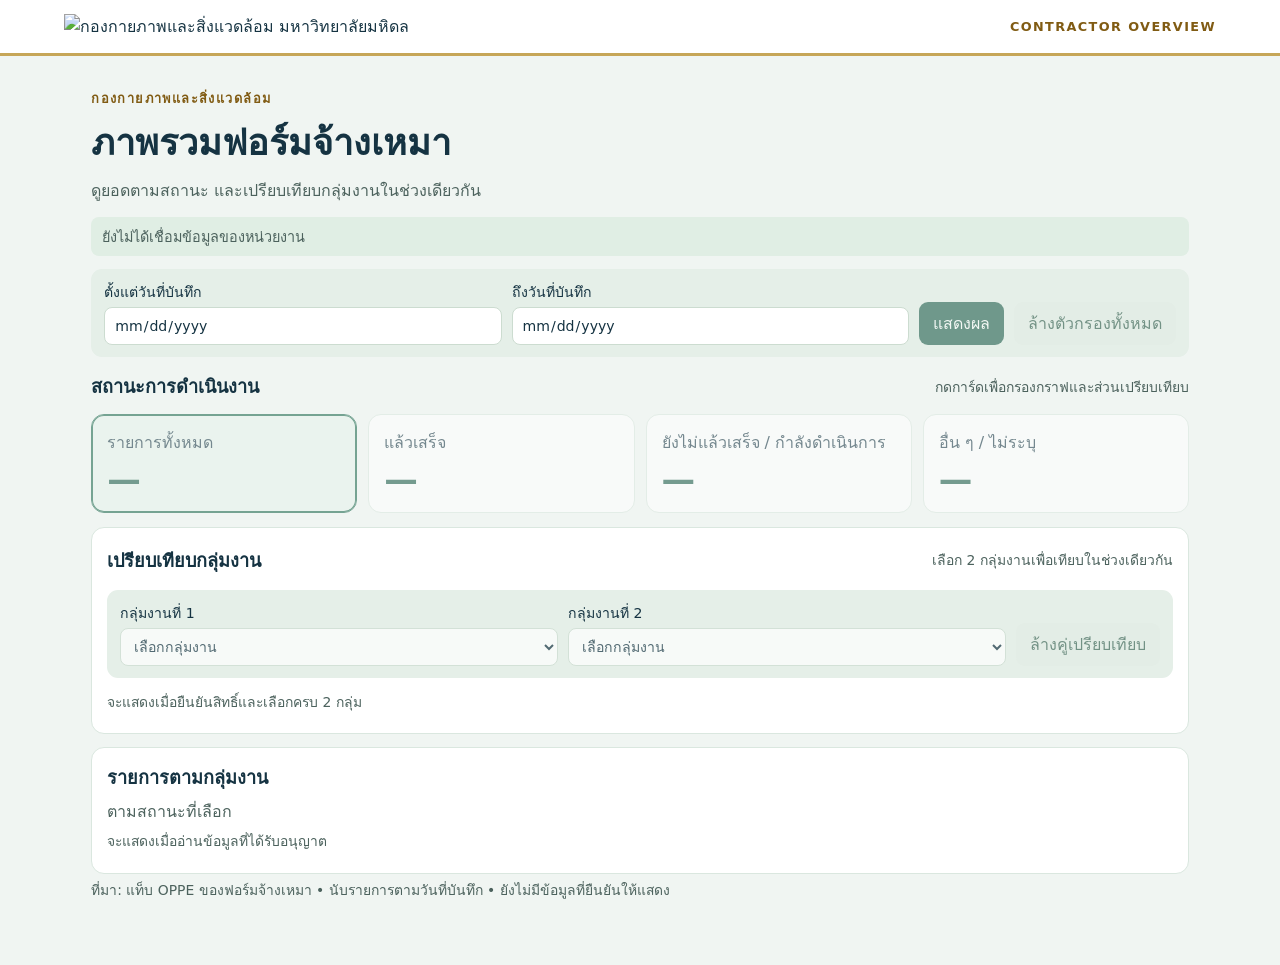
==== index.html @ 2c293e91 "Add files via upload" ====
<!doctype html><html lang="th"><head><meta charset="utf-8"><meta name="viewport" content="width=device-width,initial-scale=1">
<title>ภาพรวมฟอร์มจ้างเหมา</title><link rel="stylesheet" href="styles.css"></head><body>
<header class="brand"><img src="assets/physical-environment-logo.png" alt="กองกายภาพและสิ่งแวดล้อม มหาวิทยาลัยมหิดล"><span>CONTRACTOR OVERVIEW</span></header>
<main>
<section class="head"><div><p class="eyebrow">กองกายภาพและสิ่งแวดล้อม</p><h1>ภาพรวมฟอร์มจ้างเหมา</h1><p>ดูยอดตามสถานะ และเปรียบเทียบกลุ่มงานในช่วงเดียวกัน</p></div><button type="button" id="connect" hidden>เชื่อมบัญชีมหิดล</button></section>
<p id="notice" role="status">ยังไม่แสดงข้อมูลจนกว่าจะยืนยันสิทธิ์บัญชี</p>
<section class="filters" aria-label="ตัวกรองช่วงเวลา"><label>ตั้งแต่วันที่บันทึก<input type="date" id="from" disabled></label><label>ถึงวันที่บันทึก<input type="date" id="to" disabled></label><button type="button" id="apply" disabled>แสดงผล</button><button type="button" class="secondary" id="reset" disabled>ล้างตัวกรองทั้งหมด</button></section>
<section aria-labelledby="filterTitle"><div class="section-head"><h2 id="filterTitle">สถานะการดำเนินงาน</h2><p>กดการ์ดเพื่อกรองกราฟและส่วนเปรียบเทียบ</p></div>
<div class="metrics" id="statusCards">
<button type="button" class="card" id="statusAll" data-status="all" aria-pressed="true" disabled><span>รายการทั้งหมด</span><strong id="allCount">—</strong></button>
<button type="button" class="card" id="statusDone" data-status="done" aria-pressed="false" disabled><span>แล้วเสร็จ</span><strong id="doneCount">—</strong></button>
<button type="button" class="card" id="statusOngoing" data-status="ongoing" aria-pressed="false" disabled><span>ยังไม่แล้วเสร็จ / กำลังดำเนินการ</span><strong id="ongoingCount">—</strong></button>
<button type="button" class="card" id="statusOther" data-status="other" aria-pressed="false" disabled><span>อื่น ๆ / ไม่ระบุ</span><strong id="otherCount">—</strong></button>
</div></section>
<section class="panel" aria-labelledby="compareTitle"><div class="section-head"><h2 id="compareTitle">เปรียบเทียบกลุ่มงาน</h2><p id="compareHint">เลือก 2 กลุ่มงานเพื่อเทียบในช่วงเดียวกัน</p></div>
<div class="compare-selects"><label>กลุ่มงานที่ 1<select id="first" disabled><option value="">เลือกกลุ่มงาน</option></select></label><label>กลุ่มงานที่ 2<select id="second" disabled><option value="">เลือกกลุ่มงาน</option></select></label><button type="button" class="secondary" id="clearCompare" disabled>ล้างคู่เปรียบเทียบ</button></div>
<div id="comparison" class="compare-result"><p class="empty">จะแสดงเมื่อยืนยันสิทธิ์และเลือกครบ 2 กลุ่ม</p></div></section>
<div class="chart-grid single">
<section class="panel"><h2>รายการตามกลุ่มงาน</h2><p id="groupScope">ตามสถานะที่เลือก</p><div id="groupChart"><p class="empty">จะแสดงเมื่ออ่านข้อมูลที่ได้รับอนุญาต</p></div></section>
</div>
<p id="source" class="source">ที่มา: แท็บ OPPE ของฟอร์มจ้างเหมา • ยังไม่มีข้อมูลที่ยืนยันให้แสดง</p>
</main><script src="config.js"></script><script src="connection.js"></script><script src="app.js"></script></body></html>
---- styles.css ----
:root{font-family:"Noto Sans Thai","Leelawadee UI",system-ui,sans-serif;color:#153342;background:#f0f5f2;color-scheme:light}*{box-sizing:border-box}[hidden]{display:none!important}body{margin:0}.brand{background:#fff;border-bottom:3px solid #c6a658;padding:14px max(5vw,14px);display:flex;justify-content:space-between;align-items:center;gap:12px}.brand img{width:min(370px,78vw);height:auto}.brand span,.eyebrow{letter-spacing:.11em;color:#805b13;font-size:.8rem;font-weight:700}main{width:min(1200px,100%);margin:auto;padding:27px max(4vw,14px) 58px}.head,.section-head{display:flex;justify-content:space-between;align-items:center;gap:12px}.head{margin-bottom:8px}h1{margin:3px 0;font-size:clamp(1.6rem,4vw,2.25rem)}h2{font-size:1.13rem;margin:0}p{color:#4c625d;margin:.4em 0}button,input,select{font:inherit}button{border:0;border-radius:9px;color:white;background:#145643;padding:9px 14px;cursor:pointer}.secondary{background:#e3ece5;color:#1a4a39}input,select{padding:9px;border-radius:8px;border:1px solid #ccdcd0;background:white;color:#153342;width:100%;min-width:0}button:disabled{cursor:default;opacity:.56}button:focus-visible,input:focus-visible,select:focus-visible{outline:3px solid #a37b1e;outline-offset:2px}.filters,.compare-selects{display:flex;flex-wrap:wrap;gap:10px;align-items:end;padding:12px 13px;border-radius:11px;background:#e5efe8;margin:13px 0}.filters label,.compare-selects label{display:grid;gap:4px;flex:1 1 155px;font-size:.88rem;min-width:0}.metrics,.chart-grid,.pair{display:grid;gap:11px}.metrics{grid-template-columns:repeat(4,minmax(0,1fr));margin:11px 0 14px}.card,.panel,.side{border:1px solid #dae7df;border-radius:13px;padding:15px;background:white;color:#153342;text-align:left}.card{display:grid;align-content:space-between;gap:7px;min-height:83px}.card[aria-pressed="true"]{border-color:#176449;box-shadow:inset 0 0 0 1px #176449;background:#e6f3eb}.card:hover:not(:disabled){border-color:#176449}.card strong{color:#145643;font-size:clamp(1.6rem,4vw,2.1rem);line-height:1.05}.panel{margin-bottom:0}.compare-result{margin-top:11px}.pair,.chart-grid{grid-template-columns:repeat(2,minmax(0,1fr))}.chart-grid{margin-top:13px}.side{background:#f9fbfa;padding:13px}.side h3{font-size:1rem;margin:0 0 6px}.side strong{display:block;color:#145643;font-size:1.65rem;line-height:1.2}.side small{display:block;color:#405b51}.side .track{margin-bottom:8px}.source,.empty,.section-head p{font-size:.87rem}#notice{background:#e0eee4;padding:8px 11px;border-radius:8px;font-size:.9rem}.bar{padding-top:8px}.bar-top{display:flex;justify-content:space-between;gap:5px;font-size:.9rem}.bar-top span{overflow-wrap:anywhere}.track{height:7px;background:#e7efe9;margin:4px 0 3px;border-radius:9px;overflow:hidden}.fill{display:block;height:100%;background:#227655;border-radius:9px}.difference{padding-top:6px;color:#265a47}@media(max-width:760px){.brand span{display:none}.head,.section-head{display:block}.metrics,.pair{grid-template-columns:repeat(2,minmax(0,1fr))}.chart-grid{grid-template-columns:1fr}.card,.panel{padding:11px}.side{padding:8px}}@media(max-width:350px){.pair{grid-template-columns:1fr}}

.chart-grid.single{grid-template-columns:1fr}
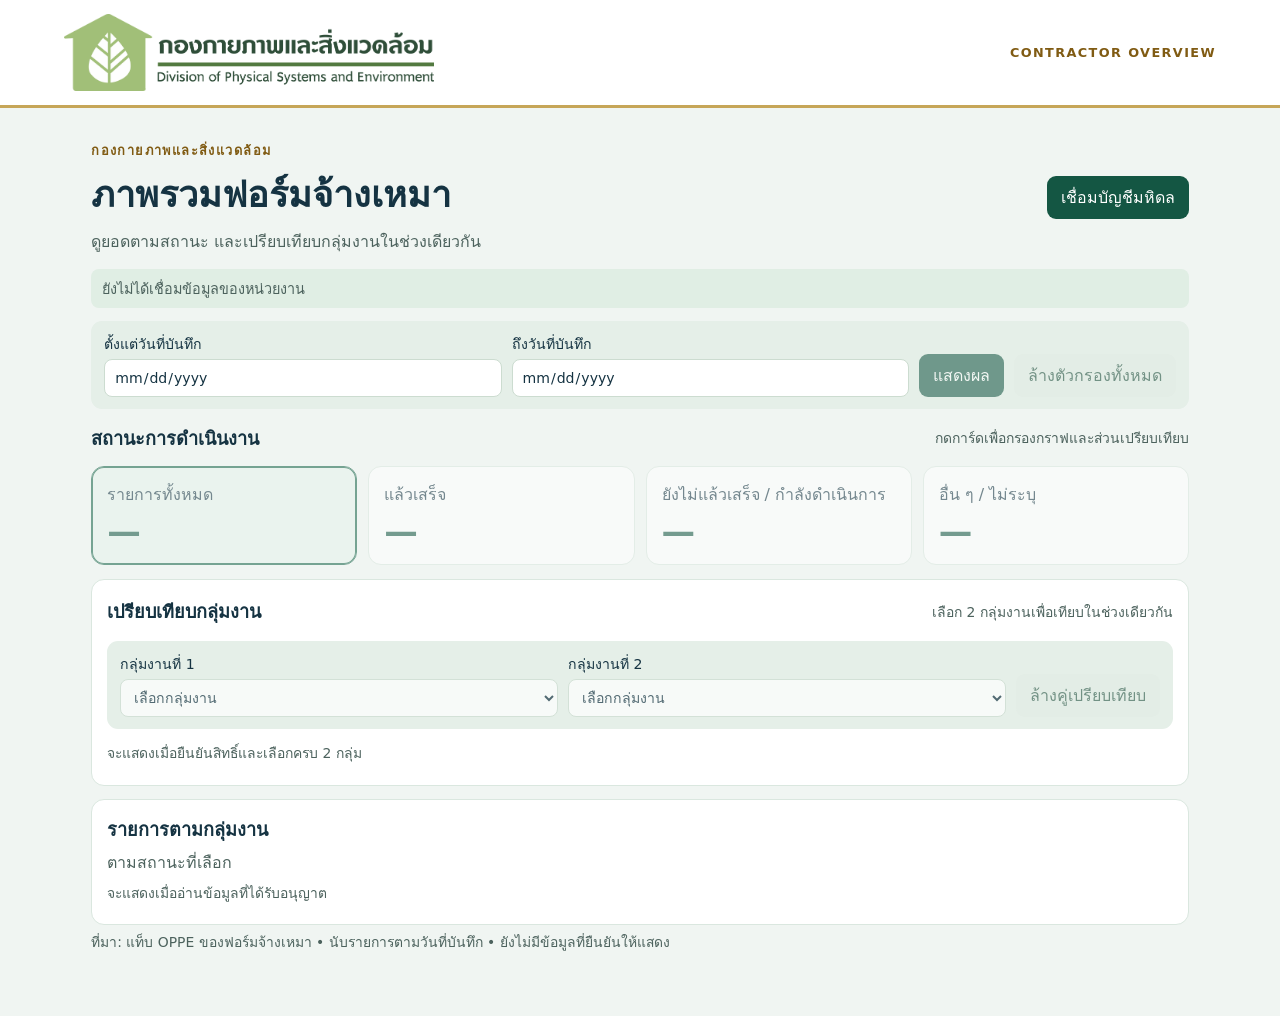
==== commit 05bfe26f: "Fix the dashboard logo path" ====
--- a/index.html
+++ b/index.html
@@ -1,6 +1,6 @@
 <!doctype html><html lang="th"><head><meta charset="utf-8"><meta name="viewport" content="width=device-width,initial-scale=1">
 <title>ภาพรวมฟอร์มจ้างเหมา</title><link rel="stylesheet" href="styles.css"></head><body>
-<header class="brand"><img src="assets/physical-environment-logo.png" alt="กองกายภาพและสิ่งแวดล้อม มหาวิทยาลัยมหิดล"><span>CONTRACTOR OVERVIEW</span></header>
+<header class="brand"><img src="physical-environment-logo.png" alt="กองกายภาพและสิ่งแวดล้อม มหาวิทยาลัยมหิดล"><span>CONTRACTOR OVERVIEW</span></header>
 <main>
 <section class="head"><div><p class="eyebrow">กองกายภาพและสิ่งแวดล้อม</p><h1>ภาพรวมฟอร์มจ้างเหมา</h1><p>ดูยอดตามสถานะ และเปรียบเทียบกลุ่มงานในช่วงเดียวกัน</p></div><button type="button" id="connect" hidden>เชื่อมบัญชีมหิดล</button></section>
 <p id="notice" role="status">ยังไม่แสดงข้อมูลจนกว่าจะยืนยันสิทธิ์บัญชี</p>
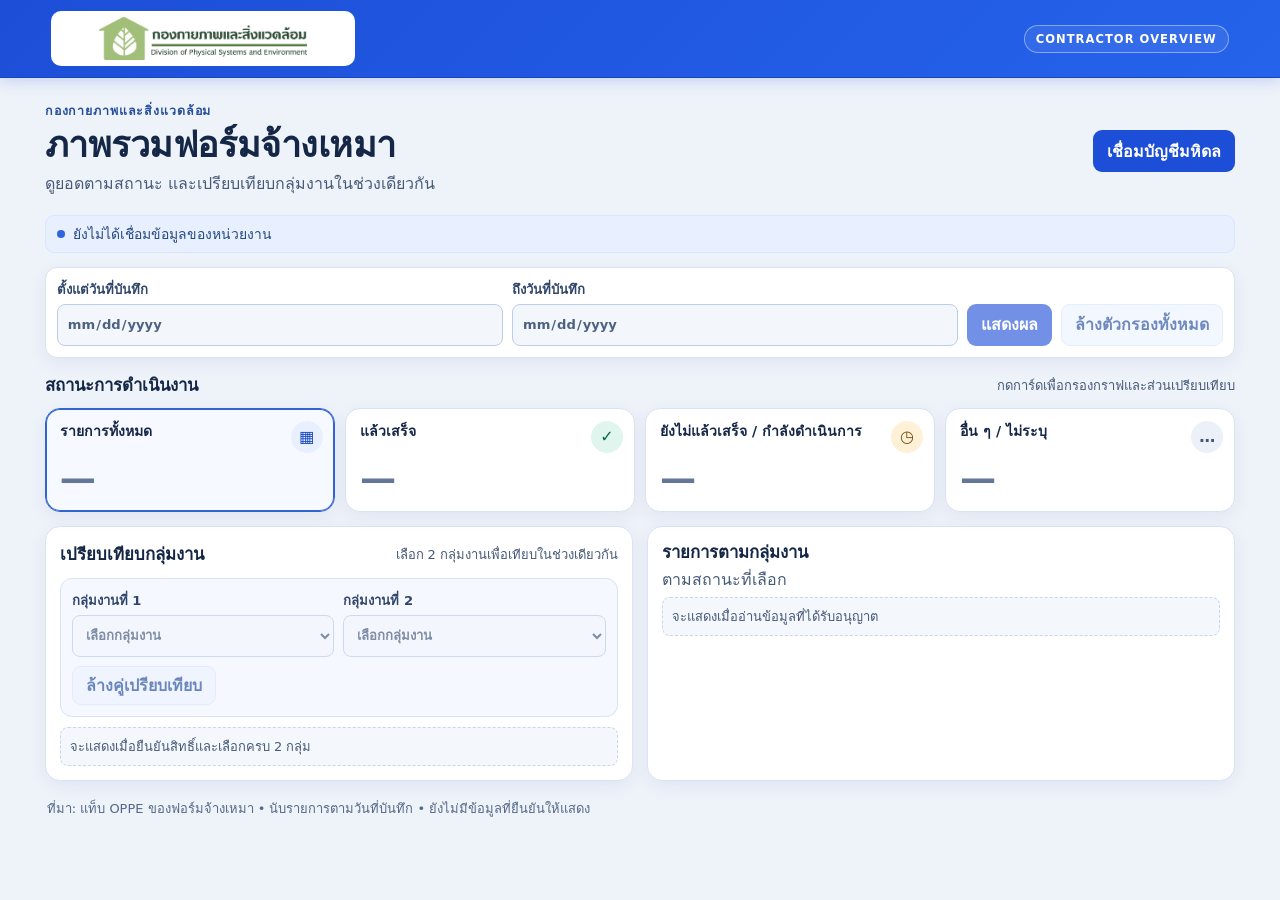
==== commit 11ad206f: "Refresh the published stylesheet URL" ====
--- a/index.html
+++ b/index.html
@@ -1,5 +1,5 @@
 <!doctype html><html lang="th"><head><meta charset="utf-8"><meta name="viewport" content="width=device-width,initial-scale=1">
-<title>ภาพรวมฟอร์มจ้างเหมา</title><link rel="stylesheet" href="styles.css"></head><body>
+<title>ภาพรวมฟอร์มจ้างเหมา</title><link rel="stylesheet" href="styles.css?v=blue-1"></head><body>
 <header class="brand"><img src="physical-environment-logo.png" alt="กองกายภาพและสิ่งแวดล้อม มหาวิทยาลัยมหิดล"><span>CONTRACTOR OVERVIEW</span></header>
 <main>
 <section class="head"><div><p class="eyebrow">กองกายภาพและสิ่งแวดล้อม</p><h1>ภาพรวมฟอร์มจ้างเหมา</h1><p>ดูยอดตามสถานะ และเปรียบเทียบกลุ่มงานในช่วงเดียวกัน</p></div><button type="button" id="connect" hidden>เชื่อมบัญชีมหิดล</button></section>
--- a/styles.css
+++ b/styles.css
@@ -1,3 +1,93 @@
-:root{font-family:"Noto Sans Thai","Leelawadee UI",system-ui,sans-serif;color:#153342;background:#f0f5f2;color-scheme:light}*{box-sizing:border-box}[hidden]{display:none!important}body{margin:0}.brand{background:#fff;border-bottom:3px solid #c6a658;padding:14px max(5vw,14px);display:flex;justify-content:space-between;align-items:center;gap:12px}.brand img{width:min(370px,78vw);height:auto}.brand span,.eyebrow{letter-spacing:.11em;color:#805b13;font-size:.8rem;font-weight:700}main{width:min(1200px,100%);margin:auto;padding:27px max(4vw,14px) 58px}.head,.section-head{display:flex;justify-content:space-between;align-items:center;gap:12px}.head{margin-bottom:8px}h1{margin:3px 0;font-size:clamp(1.6rem,4vw,2.25rem)}h2{font-size:1.13rem;margin:0}p{color:#4c625d;margin:.4em 0}button,input,select{font:inherit}button{border:0;border-radius:9px;color:white;background:#145643;padding:9px 14px;cursor:pointer}.secondary{background:#e3ece5;color:#1a4a39}input,select{padding:9px;border-radius:8px;border:1px solid #ccdcd0;background:white;color:#153342;width:100%;min-width:0}button:disabled{cursor:default;opacity:.56}button:focus-visible,input:focus-visible,select:focus-visible{outline:3px solid #a37b1e;outline-offset:2px}.filters,.compare-selects{display:flex;flex-wrap:wrap;gap:10px;align-items:end;padding:12px 13px;border-radius:11px;background:#e5efe8;margin:13px 0}.filters label,.compare-selects label{display:grid;gap:4px;flex:1 1 155px;font-size:.88rem;min-width:0}.metrics,.chart-grid,.pair{display:grid;gap:11px}.metrics{grid-template-columns:repeat(4,minmax(0,1fr));margin:11px 0 14px}.card,.panel,.side{border:1px solid #dae7df;border-radius:13px;padding:15px;background:white;color:#153342;text-align:left}.card{display:grid;align-content:space-between;gap:7px;min-height:83px}.card[aria-pressed="true"]{border-color:#176449;box-shadow:inset 0 0 0 1px #176449;background:#e6f3eb}.card:hover:not(:disabled){border-color:#176449}.card strong{color:#145643;font-size:clamp(1.6rem,4vw,2.1rem);line-height:1.05}.panel{margin-bottom:0}.compare-result{margin-top:11px}.pair,.chart-grid{grid-template-columns:repeat(2,minmax(0,1fr))}.chart-grid{margin-top:13px}.side{background:#f9fbfa;padding:13px}.side h3{font-size:1rem;margin:0 0 6px}.side strong{display:block;color:#145643;font-size:1.65rem;line-height:1.2}.side small{display:block;color:#405b51}.side .track{margin-bottom:8px}.source,.empty,.section-head p{font-size:.87rem}#notice{background:#e0eee4;padding:8px 11px;border-radius:8px;font-size:.9rem}.bar{padding-top:8px}.bar-top{display:flex;justify-content:space-between;gap:5px;font-size:.9rem}.bar-top span{overflow-wrap:anywhere}.track{height:7px;background:#e7efe9;margin:4px 0 3px;border-radius:9px;overflow:hidden}.fill{display:block;height:100%;background:#227655;border-radius:9px}.difference{padding-top:6px;color:#265a47}@media(max-width:760px){.brand span{display:none}.head,.section-head{display:block}.metrics,.pair{grid-template-columns:repeat(2,minmax(0,1fr))}.chart-grid{grid-template-columns:1fr}.card,.panel{padding:11px}.side{padding:8px}}@media(max-width:350px){.pair{grid-template-columns:1fr}}
-
-.chart-grid.single{grid-template-columns:1fr}
+:root {
+  --blue:#1d4ed8; --navy:#152746; --muted:#465a78; --line:#d8e3f3;
+  --wash:#eef2f9; --white:#fff; --round:15px; --shadow:0 5px 18px #173c7910;
+  font-family:Prompt,"Noto Sans Thai","Leelawadee UI",system-ui,sans-serif;
+  color:var(--navy); background:var(--wash); color-scheme:light;
+}
+*{box-sizing:border-box}
+[hidden]{display:none!important}
+body{margin:0}
+.brand{min-height:74px;background:linear-gradient(135deg,#1d4ed8 0%,#2563eb 100%);color:#fff;
+  padding:11px max(4vw,16px);display:flex;align-items:center;justify-content:space-between;gap:14px;
+  border-bottom:1px solid #1945c1;box-shadow:0 3px 14px #1d4ed833}
+.brand img{display:block;width:min(304px,65vw);height:auto;max-height:55px;object-fit:contain;
+  background:#fff;border-radius:10px;padding:6px 11px}
+.brand span{flex:none;border:1px solid #ffffff68;background:#ffffff13;border-radius:99px;padding:6px 11px;
+  font-size:.72rem;font-weight:750;letter-spacing:.09em;color:#fff;white-space:nowrap}
+main{width:min(1320px,calc(100% - clamp(28px,7vw,104px)));margin:auto;padding:24px 0 43px;
+  display:grid;grid-template-columns:minmax(0,1fr) minmax(0,1fr);gap:14px;align-items:start}
+main>.head, main>#notice, main>.filters,main>section[aria-labelledby="filterTitle"],main>.source{grid-column:1/-1}
+.head,.section-head{display:flex;justify-content:space-between;align-items:center;gap:10px}
+.eyebrow{margin:0;color:#254e9b;font-size:.78rem;letter-spacing:.07em;font-weight:750}
+h1{margin:3px 0;font-size:clamp(1.55rem,3.25vw,2.24rem);line-height:1.23;letter-spacing:-.015em}
+h2{font-size:1.05rem;line-height:1.35;margin:0;font-weight:750}
+p{color:var(--muted);margin:.3em 0;line-height:1.48}
+button,input,select{font:inherit}
+button{border:1px solid transparent;min-height:42px;border-radius:9px;color:#fff;background:var(--blue);
+  padding:8px 13px;cursor:pointer;font-weight:650;line-height:1.32}
+button:hover:not(:disabled){background:#1944bc}
+button:disabled{cursor:default;opacity:.62}
+.secondary{background:#edf3ff;border-color:#d6e4fc;color:#174294}
+.secondary:hover:not(:disabled){background:#deebff;color:#153d8a}
+button:focus-visible,input:focus-visible,select:focus-visible{outline:3px solid #1d4ed8;outline-offset:2px}
+input,select{font:inherit;padding:8px 9px;min-height:42px;border-radius:8px;border:1px solid #bccdeb;
+  background:#fff;color:var(--navy);width:100%;min-width:0;max-width:100%}
+input:disabled,select:disabled{background:#f3f6fb;color:#4d6181}
+.filters,.compare-selects{min-width:0;display:grid;align-items:end;gap:9px;padding:11px;
+  border-radius:12px;border:1px solid var(--line);background:#f5f8ff}
+.filters{grid-template-columns:minmax(0,1fr) minmax(0,1fr) auto auto;background:#fff;box-shadow:var(--shadow)}
+.compare-selects{grid-template-columns:repeat(2,minmax(0,1fr));margin-top:10px}
+.compare-selects .secondary{grid-column:1/-1;justify-self:start;min-height:39px}
+.filters label,.compare-selects label{display:grid;gap:4px;min-width:0;font-size:.82rem;font-weight:650;color:#2f466a}
+#notice{margin:0;min-height:38px;display:flex;align-items:center;gap:8px;border:1px solid #d8e6ff;
+  background:#e8f0ff;color:#254980;padding:7px 11px;border-radius:9px;font-size:.87rem}
+#notice::before{content:"";width:8px;height:8px;flex:0 0 8px;border-radius:50%;background:#2e65dc}
+.metrics,.chart-grid,.pair{display:grid;gap:10px;min-width:0}
+.metrics{grid-template-columns:repeat(4,minmax(0,1fr));margin-top:9px}
+.card,.panel,.side{min-width:0;border:1px solid var(--line);border-radius:var(--round);
+  background:#fff;color:var(--navy);text-align:left;padding:14px;box-shadow:var(--shadow)}
+.card{--tone:#1949bc;--chip:#e8efff;position:relative;display:grid;align-content:space-between;gap:9px;
+  min-height:104px;padding:13px 52px 13px 14px;white-space:normal;font-weight:680}
+.card span{line-height:1.31;font-size:.88rem;overflow-wrap:anywhere}
+.card strong{color:var(--tone);font-size:clamp(1.56rem,3.7vw,2.26rem);line-height:1.02;font-variant-numeric:tabular-nums}
+.card::after{position:absolute;right:11px;top:12px;display:grid;place-items:center;width:32px;height:32px;
+  border-radius:50%;background:var(--chip);color:var(--tone);font-size:1rem;font-weight:800;pointer-events:none}
+.card[data-status="all"]::after{content:"▦"}
+.card[data-status="done"]{--tone:#086954;--chip:#e1f5ef}
+.card[data-status="done"]::after{content:"✓"}
+.card[data-status="ongoing"]{--tone:#79500d;--chip:#fff1d8}
+.card[data-status="ongoing"]::after{content:"◷"}
+.card[data-status="other"]{--tone:#475575;--chip:#ecf0f9}
+.card[data-status="other"]::after{content:"…"}
+.card[aria-pressed="true"]{border-color:#3264d0;background:#f6f9ff;box-shadow:inset 0 0 0 1px #3264d0,var(--shadow)}
+.card:hover:not(:disabled){background:#f6f9ff;border-color:#5880d8;color:var(--navy)}
+.card:disabled{opacity:1;cursor:default}
+.card:disabled strong{color:#657799}
+.panel{height:100%}
+main>.chart-grid{display:block;height:100%}
+.compare-result{margin-top:10px;min-height:38px}
+.pair{grid-template-columns:repeat(2,minmax(0,1fr))}
+.side{background:#f8faff;padding:10px;box-shadow:none;border-radius:10px}
+.side h3{font-size:.88rem;font-weight:700;margin:0 0 6px;overflow-wrap:anywhere}
+.side strong{display:block;color:#174597;font-size:1.50rem;line-height:1.22;font-variant-numeric:tabular-nums}
+.side small{display:block;color:#415773;line-height:1.45}
+.side .track{margin-bottom:8px}
+.source,.empty,.section-head p{font-size:.81rem}
+.source{padding:0 2px;color:#536987}
+.empty{background:#f4f7fc;border:1px dashed #c9d6ed;border-radius:8px;padding:9px;margin:0}
+.bar{padding-top:8px}
+.bar-top{display:flex;justify-content:space-between;gap:8px;font-size:.83rem;line-height:1.35}
+.bar-top span{overflow-wrap:anywhere}
+.track{height:7px;background:#e6edf9;margin:4px 0 2px;border-radius:9px;overflow:hidden}
+.fill{display:block;height:100%;background:linear-gradient(90deg,#2d5cc7,#4779ec);border-radius:9px}
+.difference{padding-top:5px;color:#2451a4}
+@media(max-width:940px){main{display:block}.head,#notice,.filters,main>section,main>.chart-grid{margin-bottom:13px}
+  .panel{height:auto}main>.chart-grid{height:auto}.metrics{margin-top:9px}}
+@media(max-width:660px){.brand{min-height:62px}.brand img{width:min(255px,66vw);max-height:48px}
+  .brand span{font-size:.62rem;letter-spacing:.04em;padding:5px 8px}
+  main{padding-top:16px}.head,.section-head{align-items:flex-start;flex-wrap:wrap}
+  .filters{grid-template-columns:repeat(2,minmax(0,1fr))}.filters button{width:100%}
+  .metrics{grid-template-columns:repeat(2,minmax(0,1fr))}.card{min-height:95px;padding:10px 38px 10px 10px}
+  .card::after{right:7px;top:9px;width:25px;height:25px;font-size:.88rem}.panel{padding:11px}}
+@media(max-width:430px){.brand span{display:none}}
+@media(max-width:355px){.filters button{font-size:.82rem}.compare-selects,.pair{grid-template-columns:1fr}}
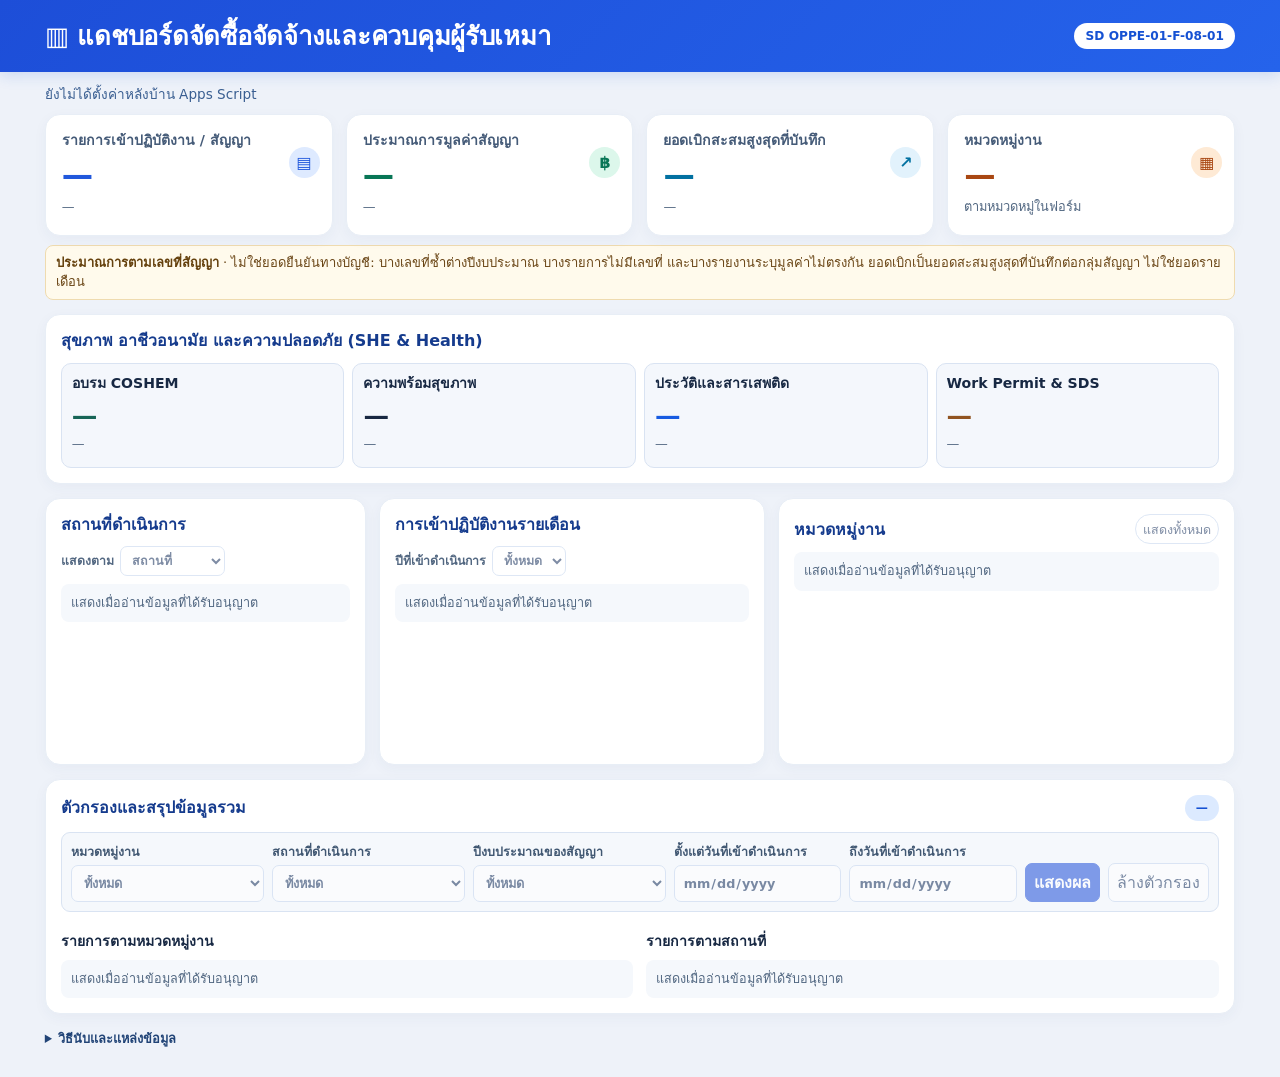
==== commit 333c8982: "Publish procurement and contractor overview" ====
--- a/index.html
+++ b/index.html
@@ -1,22 +1,40 @@
-<!doctype html><html lang="th"><head><meta charset="utf-8"><meta name="viewport" content="width=device-width,initial-scale=1">
-<title>ภาพรวมฟอร์มจ้างเหมา</title><link rel="stylesheet" href="styles.css?v=blue-1"></head><body>
-<header class="brand"><img src="physical-environment-logo.png" alt="กองกายภาพและสิ่งแวดล้อม มหาวิทยาลัยมหิดล"><span>CONTRACTOR OVERVIEW</span></header>
-<main>
-<section class="head"><div><p class="eyebrow">กองกายภาพและสิ่งแวดล้อม</p><h1>ภาพรวมฟอร์มจ้างเหมา</h1><p>ดูยอดตามสถานะ และเปรียบเทียบกลุ่มงานในช่วงเดียวกัน</p></div><button type="button" id="connect" hidden>เชื่อมบัญชีมหิดล</button></section>
-<p id="notice" role="status">ยังไม่แสดงข้อมูลจนกว่าจะยืนยันสิทธิ์บัญชี</p>
-<section class="filters" aria-label="ตัวกรองช่วงเวลา"><label>ตั้งแต่วันที่บันทึก<input type="date" id="from" disabled></label><label>ถึงวันที่บันทึก<input type="date" id="to" disabled></label><button type="button" id="apply" disabled>แสดงผล</button><button type="button" class="secondary" id="reset" disabled>ล้างตัวกรองทั้งหมด</button></section>
-<section aria-labelledby="filterTitle"><div class="section-head"><h2 id="filterTitle">สถานะการดำเนินงาน</h2><p>กดการ์ดเพื่อกรองกราฟและส่วนเปรียบเทียบ</p></div>
-<div class="metrics" id="statusCards">
-<button type="button" class="card" id="statusAll" data-status="all" aria-pressed="true" disabled><span>รายการทั้งหมด</span><strong id="allCount">—</strong></button>
-<button type="button" class="card" id="statusDone" data-status="done" aria-pressed="false" disabled><span>แล้วเสร็จ</span><strong id="doneCount">—</strong></button>
-<button type="button" class="card" id="statusOngoing" data-status="ongoing" aria-pressed="false" disabled><span>ยังไม่แล้วเสร็จ / กำลังดำเนินการ</span><strong id="ongoingCount">—</strong></button>
-<button type="button" class="card" id="statusOther" data-status="other" aria-pressed="false" disabled><span>อื่น ๆ / ไม่ระบุ</span><strong id="otherCount">—</strong></button>
-</div></section>
-<section class="panel" aria-labelledby="compareTitle"><div class="section-head"><h2 id="compareTitle">เปรียบเทียบกลุ่มงาน</h2><p id="compareHint">เลือก 2 กลุ่มงานเพื่อเทียบในช่วงเดียวกัน</p></div>
-<div class="compare-selects"><label>กลุ่มงานที่ 1<select id="first" disabled><option value="">เลือกกลุ่มงาน</option></select></label><label>กลุ่มงานที่ 2<select id="second" disabled><option value="">เลือกกลุ่มงาน</option></select></label><button type="button" class="secondary" id="clearCompare" disabled>ล้างคู่เปรียบเทียบ</button></div>
-<div id="comparison" class="compare-result"><p class="empty">จะแสดงเมื่อยืนยันสิทธิ์และเลือกครบ 2 กลุ่ม</p></div></section>
-<div class="chart-grid single">
-<section class="panel"><h2>รายการตามกลุ่มงาน</h2><p id="groupScope">ตามสถานะที่เลือก</p><div id="groupChart"><p class="empty">จะแสดงเมื่ออ่านข้อมูลที่ได้รับอนุญาต</p></div></section>
-</div>
-<p id="source" class="source">ที่มา: แท็บ OPPE ของฟอร์มจ้างเหมา • ยังไม่มีข้อมูลที่ยืนยันให้แสดง</p>
-</main><script src="config.js"></script><script src="connection.js"></script><script src="app.js"></script></body></html>
+<!doctype html>
+<html lang="th"><head><meta charset="utf-8"><meta name="viewport" content="width=device-width, initial-scale=1">
+<title>แดชบอร์ดจัดซื้อจัดจ้างและควบคุมผู้รับเหมา</title>
+<link rel="stylesheet" href="styles.css?v=procurement-1"></head><body>
+<header class="mast"><div class="frame"><h1><span aria-hidden="true">▥</span> แดชบอร์ดจัดซื้อจัดจ้างและควบคุมผู้รับเหมา</h1><span class="badge">SD OPPE-01-F-08-01</span></div></header>
+<main class="frame">
+ <p class="notice" id="notice" role="status">กำลังตรวจสิทธิ์และอ่านข้อมูล…</p>
+ <section class="kpis" aria-label="ภาพรวมจัดซื้อจัดจ้าง">
+  <article class="kpi"><h2>รายการเข้าปฏิบัติงาน / สัญญา</h2><p class="figure" id="entries">—</p><p id="entities">จำนวนสัญญาและบริษัท</p><span aria-hidden="true" class="symbol">▤</span></article>
+  <article class="kpi kpi-value"><h2>ประมาณการมูลค่าสัญญา</h2><p class="figure" id="value">—</p><p id="contractsValue">นับหนึ่งครั้งต่อสัญญา</p><span aria-hidden="true" class="symbol">฿</span></article>
+  <article class="kpi kpi-paid"><h2>ยอดเบิกสะสมสูงสุดที่บันทึก</h2><p class="figure" id="paid">—</p><p id="paidRate">เทียบกับมูลค่าสัญญารวม</p><span aria-hidden="true" class="symbol">↗</span></article>
+  <article class="kpi kpi-category"><h2>หมวดหมู่งาน</h2><p class="figure" id="categoryCount">—</p><p>ตามหมวดหมู่ในฟอร์ม</p><span aria-hidden="true" class="symbol">▦</span></article>
+ </section>
+ <p class="finance-note"><strong>ประมาณการตามเลขที่สัญญา</strong> · ไม่ใช่ยอดยืนยันทางบัญชี: บางเลขที่ซ้ำต่างปีงบประมาณ บางรายการไม่มีเลขที่ และบางรายงานระบุมูลค่าไม่ตรงกัน ยอดเบิกเป็นยอดสะสมสูงสุดที่บันทึกต่อกลุ่มสัญญา ไม่ใช่ยอดรายเดือน</p>
+ <section class="panel she" aria-labelledby="sheTitle"><h2 id="sheTitle">สุขภาพ อาชีวอนามัย และความปลอดภัย (SHE &amp; Health)</h2><p id="sheInfo" class="subtle" hidden></p>
+  <div class="she-grid">
+   <article class="she-card"><h3>อบรม COSHEM</h3><p class="figure" id="training">—</p><p id="trainingMeta">ผ่านการอบรม</p></article>
+   <article class="she-card"><h3>ความพร้อมสุขภาพ</h3><p class="figure" id="health">—</p><p id="healthMeta">ยอดเข้าปฏิบัติงานจริง</p></article>
+   <article class="she-card"><h3>ประวัติและสารเสพติด</h3><p class="figure" id="screen">—</p><p id="screenMeta">ผ่านอย่างน้อยหนึ่งการคัดกรอง</p></article>
+   <article class="she-card"><h3>Work Permit &amp; SDS</h3><p class="figure" id="permit">—</p><p id="permitMeta">มีการระบุประเภทใบอนุญาต</p></article>
+  </div>
+ </section>
+ <section class="charts" aria-label="กราฟภาพรวมสามมุมมอง">
+  <article class="panel chart"><div class="chart-head"><h2>สถานที่ดำเนินการ</h2><label>แสดงตาม<select id="siteDisplay" disabled><option value="site">สถานที่</option><option value="category">หมวดหมู่งาน</option></select></label></div><div id="donut"></div></article>
+  <article class="panel chart"><div class="chart-head"><h2>การเข้าปฏิบัติงานรายเดือน</h2><label>ปีที่เข้าดำเนินการ<select class="global-picker" id="operationYear" disabled><option value="">ทั้งหมด</option></select></label></div><div id="monthly"></div><p id="undated" class="subtle"></p></article>
+  <article class="panel chart"><div class="chart-head"><h2>หมวดหมู่งาน</h2><button type="button" id="showAll" disabled>แสดงทั้งหมด</button></div><div id="categories"></div></article>
+ </section>
+ <section class="panel" aria-labelledby="filterTitle"><div class="chart-head"><h2 id="filterTitle">ตัวกรองและสรุปข้อมูลรวม</h2><span id="filterCount" class="badge badge-blue">—</span></div>
+  <form id="filters">
+   <label>หมวดหมู่งาน<select class="global-picker" id="category" disabled><option value="">ทั้งหมด</option></select></label>
+   <label>สถานที่ดำเนินการ<select class="global-picker" id="site" disabled><option value="">ทั้งหมด</option></select></label>
+   <label>ปีงบประมาณของสัญญา<select class="global-picker" id="fiscalYear" disabled><option value="">ทั้งหมด</option></select></label>
+   <label>ตั้งแต่วันที่เข้าดำเนินการ<input type="date" id="from" disabled></label>
+   <label>ถึงวันที่เข้าดำเนินการ<input type="date" id="to" disabled></label>
+   <button class="primary" type="submit" id="apply" disabled>แสดงผล</button><button type="button" id="reset" disabled>ล้างตัวกรอง</button>
+  </form>
+  <div class="breakdown"><div><h3>รายการตามหมวดหมู่งาน</h3><div id="categoryBreakdown"></div></div><div><h3>รายการตามสถานที่</h3><div id="siteBreakdown"></div></div></div>
+ </section>
+ <details class="notes"><summary>วิธีนับและแหล่งข้อมูล</summary><p>อ่านข้อมูลจากแบบฟอร์ม OPPE-01-F-08-01 แบบอ่านอย่างเดียว ไม่แสดงชื่อบริษัท เลขที่สัญญา หรือรายบุคคล</p><p>มูลค่าและยอดเบิกสะสมใช้ค่าสูงสุดที่บันทึกต่อสัญญาในข้อมูลที่เลือก สัญญาที่ไม่มีเลขที่จัดกลุ่มด้วยเรื่องงานและบริษัท เงินที่ไม่ระบุไม่ถูกนับเป็นศูนย์</p><p>กราฟรายเดือนใช้วันที่เข้าดำเนินการ ส่วนปีงบประมาณใช้ปีบนสัญญา ถ้ากรองวันที่ รายการที่ไม่มีวันจะไม่แสดง ยอดคนใช้จำนวนผู้มาปฏิบัติงานจริงเท่านั้น</p></details>
+</main><script src="config.js?v=procurement-1"></script><script src="connection.js?v=procurement-1"></script><script src="app.js?v=procurement-1"></script></body></html>
--- a/styles.css
+++ b/styles.css
@@ -1,93 +1,5 @@
-:root {
-  --blue:#1d4ed8; --navy:#152746; --muted:#465a78; --line:#d8e3f3;
-  --wash:#eef2f9; --white:#fff; --round:15px; --shadow:0 5px 18px #173c7910;
-  font-family:Prompt,"Noto Sans Thai","Leelawadee UI",system-ui,sans-serif;
-  color:var(--navy); background:var(--wash); color-scheme:light;
-}
-*{box-sizing:border-box}
-[hidden]{display:none!important}
-body{margin:0}
-.brand{min-height:74px;background:linear-gradient(135deg,#1d4ed8 0%,#2563eb 100%);color:#fff;
-  padding:11px max(4vw,16px);display:flex;align-items:center;justify-content:space-between;gap:14px;
-  border-bottom:1px solid #1945c1;box-shadow:0 3px 14px #1d4ed833}
-.brand img{display:block;width:min(304px,65vw);height:auto;max-height:55px;object-fit:contain;
-  background:#fff;border-radius:10px;padding:6px 11px}
-.brand span{flex:none;border:1px solid #ffffff68;background:#ffffff13;border-radius:99px;padding:6px 11px;
-  font-size:.72rem;font-weight:750;letter-spacing:.09em;color:#fff;white-space:nowrap}
-main{width:min(1320px,calc(100% - clamp(28px,7vw,104px)));margin:auto;padding:24px 0 43px;
-  display:grid;grid-template-columns:minmax(0,1fr) minmax(0,1fr);gap:14px;align-items:start}
-main>.head, main>#notice, main>.filters,main>section[aria-labelledby="filterTitle"],main>.source{grid-column:1/-1}
-.head,.section-head{display:flex;justify-content:space-between;align-items:center;gap:10px}
-.eyebrow{margin:0;color:#254e9b;font-size:.78rem;letter-spacing:.07em;font-weight:750}
-h1{margin:3px 0;font-size:clamp(1.55rem,3.25vw,2.24rem);line-height:1.23;letter-spacing:-.015em}
-h2{font-size:1.05rem;line-height:1.35;margin:0;font-weight:750}
-p{color:var(--muted);margin:.3em 0;line-height:1.48}
-button,input,select{font:inherit}
-button{border:1px solid transparent;min-height:42px;border-radius:9px;color:#fff;background:var(--blue);
-  padding:8px 13px;cursor:pointer;font-weight:650;line-height:1.32}
-button:hover:not(:disabled){background:#1944bc}
-button:disabled{cursor:default;opacity:.62}
-.secondary{background:#edf3ff;border-color:#d6e4fc;color:#174294}
-.secondary:hover:not(:disabled){background:#deebff;color:#153d8a}
-button:focus-visible,input:focus-visible,select:focus-visible{outline:3px solid #1d4ed8;outline-offset:2px}
-input,select{font:inherit;padding:8px 9px;min-height:42px;border-radius:8px;border:1px solid #bccdeb;
-  background:#fff;color:var(--navy);width:100%;min-width:0;max-width:100%}
-input:disabled,select:disabled{background:#f3f6fb;color:#4d6181}
-.filters,.compare-selects{min-width:0;display:grid;align-items:end;gap:9px;padding:11px;
-  border-radius:12px;border:1px solid var(--line);background:#f5f8ff}
-.filters{grid-template-columns:minmax(0,1fr) minmax(0,1fr) auto auto;background:#fff;box-shadow:var(--shadow)}
-.compare-selects{grid-template-columns:repeat(2,minmax(0,1fr));margin-top:10px}
-.compare-selects .secondary{grid-column:1/-1;justify-self:start;min-height:39px}
-.filters label,.compare-selects label{display:grid;gap:4px;min-width:0;font-size:.82rem;font-weight:650;color:#2f466a}
-#notice{margin:0;min-height:38px;display:flex;align-items:center;gap:8px;border:1px solid #d8e6ff;
-  background:#e8f0ff;color:#254980;padding:7px 11px;border-radius:9px;font-size:.87rem}
-#notice::before{content:"";width:8px;height:8px;flex:0 0 8px;border-radius:50%;background:#2e65dc}
-.metrics,.chart-grid,.pair{display:grid;gap:10px;min-width:0}
-.metrics{grid-template-columns:repeat(4,minmax(0,1fr));margin-top:9px}
-.card,.panel,.side{min-width:0;border:1px solid var(--line);border-radius:var(--round);
-  background:#fff;color:var(--navy);text-align:left;padding:14px;box-shadow:var(--shadow)}
-.card{--tone:#1949bc;--chip:#e8efff;position:relative;display:grid;align-content:space-between;gap:9px;
-  min-height:104px;padding:13px 52px 13px 14px;white-space:normal;font-weight:680}
-.card span{line-height:1.31;font-size:.88rem;overflow-wrap:anywhere}
-.card strong{color:var(--tone);font-size:clamp(1.56rem,3.7vw,2.26rem);line-height:1.02;font-variant-numeric:tabular-nums}
-.card::after{position:absolute;right:11px;top:12px;display:grid;place-items:center;width:32px;height:32px;
-  border-radius:50%;background:var(--chip);color:var(--tone);font-size:1rem;font-weight:800;pointer-events:none}
-.card[data-status="all"]::after{content:"▦"}
-.card[data-status="done"]{--tone:#086954;--chip:#e1f5ef}
-.card[data-status="done"]::after{content:"✓"}
-.card[data-status="ongoing"]{--tone:#79500d;--chip:#fff1d8}
-.card[data-status="ongoing"]::after{content:"◷"}
-.card[data-status="other"]{--tone:#475575;--chip:#ecf0f9}
-.card[data-status="other"]::after{content:"…"}
-.card[aria-pressed="true"]{border-color:#3264d0;background:#f6f9ff;box-shadow:inset 0 0 0 1px #3264d0,var(--shadow)}
-.card:hover:not(:disabled){background:#f6f9ff;border-color:#5880d8;color:var(--navy)}
-.card:disabled{opacity:1;cursor:default}
-.card:disabled strong{color:#657799}
-.panel{height:100%}
-main>.chart-grid{display:block;height:100%}
-.compare-result{margin-top:10px;min-height:38px}
-.pair{grid-template-columns:repeat(2,minmax(0,1fr))}
-.side{background:#f8faff;padding:10px;box-shadow:none;border-radius:10px}
-.side h3{font-size:.88rem;font-weight:700;margin:0 0 6px;overflow-wrap:anywhere}
-.side strong{display:block;color:#174597;font-size:1.50rem;line-height:1.22;font-variant-numeric:tabular-nums}
-.side small{display:block;color:#415773;line-height:1.45}
-.side .track{margin-bottom:8px}
-.source,.empty,.section-head p{font-size:.81rem}
-.source{padding:0 2px;color:#536987}
-.empty{background:#f4f7fc;border:1px dashed #c9d6ed;border-radius:8px;padding:9px;margin:0}
-.bar{padding-top:8px}
-.bar-top{display:flex;justify-content:space-between;gap:8px;font-size:.83rem;line-height:1.35}
-.bar-top span{overflow-wrap:anywhere}
-.track{height:7px;background:#e6edf9;margin:4px 0 2px;border-radius:9px;overflow:hidden}
-.fill{display:block;height:100%;background:linear-gradient(90deg,#2d5cc7,#4779ec);border-radius:9px}
-.difference{padding-top:5px;color:#2451a4}
-@media(max-width:940px){main{display:block}.head,#notice,.filters,main>section,main>.chart-grid{margin-bottom:13px}
-  .panel{height:auto}main>.chart-grid{height:auto}.metrics{margin-top:9px}}
-@media(max-width:660px){.brand{min-height:62px}.brand img{width:min(255px,66vw);max-height:48px}
-  .brand span{font-size:.62rem;letter-spacing:.04em;padding:5px 8px}
-  main{padding-top:16px}.head,.section-head{align-items:flex-start;flex-wrap:wrap}
-  .filters{grid-template-columns:repeat(2,minmax(0,1fr))}.filters button{width:100%}
-  .metrics{grid-template-columns:repeat(2,minmax(0,1fr))}.card{min-height:95px;padding:10px 38px 10px 10px}
-  .card::after{right:7px;top:9px;width:25px;height:25px;font-size:.88rem}.panel{padding:11px}}
-@media(max-width:430px){.brand span{display:none}}
-@media(max-width:355px){.filters button{font-size:.82rem}.compare-selects,.pair{grid-template-columns:1fr}}
+:root{font-family:Prompt,"Noto Sans Thai",system-ui,sans-serif;color:#172843;background:#eef2f9;--blue:#1d4ed8;--muted:#506680;--line:#d9e3f2;--soft:#f5f8fc;--radius:15px;color-scheme:light}
+*{box-sizing:border-box}body{margin:0}[hidden]{display:none!important}.frame{width:min(1420px,calc(100% - clamp(26px,7vw,96px)));margin:auto}.mast{position:relative;background:linear-gradient(135deg,#1d4ed8,#2563eb);box-shadow:0 3px 14px #215ed02e;color:white;padding:16px 0}.mast .frame,.chart-head{display:flex;align-items:center;justify-content:space-between;gap:10px;flex-wrap:wrap}.mast h1{font-size:clamp(1.1rem,2.1vw,1.6rem);margin:0;font-weight:750;letter-spacing:-.01em}.badge{white-space:nowrap;color:#1551d3;background:white;border-radius:5rem;padding:.35rem .7rem;font-size:.76rem;font-weight:700}.badge-blue{background:#dceaff}.notice{margin:13px 0 9px;font-size:.85rem;color:#395e91}.kpis,.she-grid,.charts,.breakdown{display:grid;gap:13px}.kpis,.she-grid{grid-template-columns:repeat(4,minmax(0,1fr))}.kpi,.panel{background:white;border:1px solid #e8eef6;border-radius:var(--radius);box-shadow:0 4px 14px #2746750b;min-width:0}.kpi{position:relative;padding:16px 50px 15px 16px;--accent:#2158dc;--tint:#deeaff;min-height:107px}.kpi-value{--accent:#087656;--tint:#dcf7eb}.kpi-paid{--accent:#0271a1;--tint:#e2f2fc}.kpi-category{--accent:#a94712;--tint:#feead5}.kpi .figure{color:var(--accent)}.symbol{position:absolute;right:12px;top:32px;width:31px;height:31px;background:var(--tint);color:var(--accent);font-weight:750;display:grid;place-items:center;border-radius:50%}.kpi h2,.she-card h3{font-size:.88rem;line-height:1.35;margin:0}.kpi h2{color:#455b78}.figure{font-size:clamp(1.28rem,2.45vw,2rem);font-weight:780;line-height:1.08;margin:9px 0 5px;font-variant-numeric:tabular-nums;overflow-wrap:anywhere}p{line-height:1.45}.kpi p:not(.figure),.she-card p:not(.figure),.subtle,.notes{margin:.3em 0;color:var(--muted);font-size:.8rem}.panel{margin:14px 0;padding:15px}.panel h2{font-size:1rem;color:#153b8d;margin:0;line-height:1.35}.she-grid{margin-top:12px;gap:8px}.she-card{border:1px solid var(--line);border-radius:10px;background:#f4f7fc;padding:10px}.she-card .figure{color:#176557;font-size:clamp(1.14rem,2vw,1.65rem)}.she-card:nth-child(2) .figure{color:#182842}.she-card:nth-child(3) .figure{color:#175be1}.she-card:nth-child(4) .figure{color:#915421}.charts{grid-template-columns:minmax(0,1fr) minmax(0,1.2fr) minmax(0,1.42fr);align-items:stretch}.charts .panel{margin:0;min-height:267px}.chart-head label{display:flex;gap:6px;align-items:center;font-size:.77rem;font-weight:650;color:#526781}.chart-head select,.chart-head button{min-height:30px;padding:4px 7px;width:auto;max-width:100%;font-size:.78rem}.chart-head button{border-radius:20px}button,select,input{font:inherit;min-width:0;max-width:100%;border:1px solid #c4d5ee;border-radius:7px;background:white;color:#152f5b;padding:6px 8px;min-height:37px}button{cursor:pointer}button:hover:not(:disabled){background:#edf3ff}.primary{background:#1d4ed8;color:white;border-color:#1d4ed8;font-weight:700}.primary:hover:not(:disabled){background:#1741ce}button:disabled,select:disabled,input:disabled{opacity:.55;cursor:default}button:focus-visible,select:focus-visible,input:focus-visible{outline:3px solid #3367de;outline-offset:2px}.donut{width:112px;height:112px;border-radius:50%;margin:12px auto;display:grid;place-items:center}.donut span{display:grid;place-items:center;border-radius:50%;background:white;width:62%;height:62%;font-size:.8rem;font-weight:750}.legend{display:flex;flex-wrap:wrap;justify-content:center;gap:4px;margin:0;padding:0;list-style:none}.legend li{display:flex;align-items:center;gap:4px;color:#425874;font-size:.73rem}.dot{width:8px;height:8px;border-radius:100%;flex:none}.month-grid{display:grid;grid-template-columns:repeat(12,minmax(0,1fr));gap:4px;margin:13px 0 4px;background:repeating-linear-gradient(to top,transparent 0,transparent 31px,#eef3fb 31px,#eef3fb 32px);border-bottom:1px solid var(--line);padding:0 2px 0}.month{display:grid;grid-template-rows:128px auto;text-align:center;font-size:.66rem;min-width:0}.month-box{display:flex;flex-direction:column;justify-content:flex-end;align-items:center;gap:1px;min-width:0}.month-value{font-size:.66rem;color:#2c548a}.month-bar{display:block;width:min(100%,24px);min-height:1px;background:#245add;border-radius:4px 4px 0 0}.month-label{padding:3px 0 2px;white-space:nowrap;color:#536783}.bar-list{display:grid;gap:5px;margin-top:10px}.bar-item{display:grid;grid-template-columns:minmax(0,1.25fr) minmax(22px,1fr) auto;gap:6px;align-items:center;border:none;width:100%;min-height:27px;text-align:left;white-space:normal;font-size:.74rem;line-height:1.25;padding:3px 1px;background:#fff}.bar-item .label{overflow-wrap:anywhere;min-width:0}.touch-bar{height:11px;background:#e9eef6;border-radius:3px;width:100%}.touch-bar i{display:block;height:100%;border-radius:3px}.blank{background:var(--soft);padding:10px;border-radius:8px;color:var(--muted);font-size:.79rem;margin:8px 0 0}#filters{display:grid;grid-template-columns:repeat(3,minmax(0,1.15fr)) repeat(2,minmax(0,1fr)) auto auto;gap:8px;margin:11px 0;align-items:end;padding:9px;border-radius:9px;background:var(--soft);border:1px solid var(--line)}#filters label{display:grid;gap:4px;color:#405772;font-size:.78rem;font-weight:650}#filters input,#filters select{width:100%;font-size:.8rem}.breakdown{grid-template-columns:repeat(2,minmax(0,1fr))}.breakdown h3{margin:7px 0 4px;font-size:.88rem}.breakdown table{width:100%;border-collapse:collapse;font-size:.79rem}.breakdown th,.breakdown td{text-align:left;padding:6px 3px;border-bottom:1px solid #ebf0f8;overflow-wrap:anywhere}.breakdown th:last-child,.breakdown td:last-child{text-align:right;width:4.3rem}.notes{margin:12px 0 28px}.notes summary{cursor:pointer;color:#214477;font-weight:700}
+@media(max-width:1150px){#filters{grid-template-columns:repeat(3,minmax(0,1fr))}}@media(max-width:910px){.charts{grid-template-columns:repeat(2,minmax(0,1fr))}.charts .panel:last-child{grid-column:1/-1}.chart{min-height:0!important}}@media(max-width:700px){.kpis,.she-grid{grid-template-columns:repeat(2,minmax(0,1fr))}.charts,.breakdown{grid-template-columns:1fr}.charts .panel:last-child{grid-column:auto}.kpi{padding-left:10px;padding-right:36px}.symbol{right:8px;width:23px;height:23px}.panel{padding:11px}#filters{grid-template-columns:repeat(2,minmax(0,1fr))}}@media(max-width:390px){.frame{width:calc(100% - 22px)}.kpi{padding-right:9px}.kpi h2{padding-right:22px}.symbol{top:12px;width:19px;height:19px;font-size:.62rem}.she-grid,.kpis{gap:7px}}
+
+.finance-note{margin:9px 0 12px;padding:7px 10px;background:#fffaec;border:1px solid #efdbaf;border-radius:8px;color:#694414;font-size:.81rem;line-height:1.5}.finance-note strong{color:#65410d}
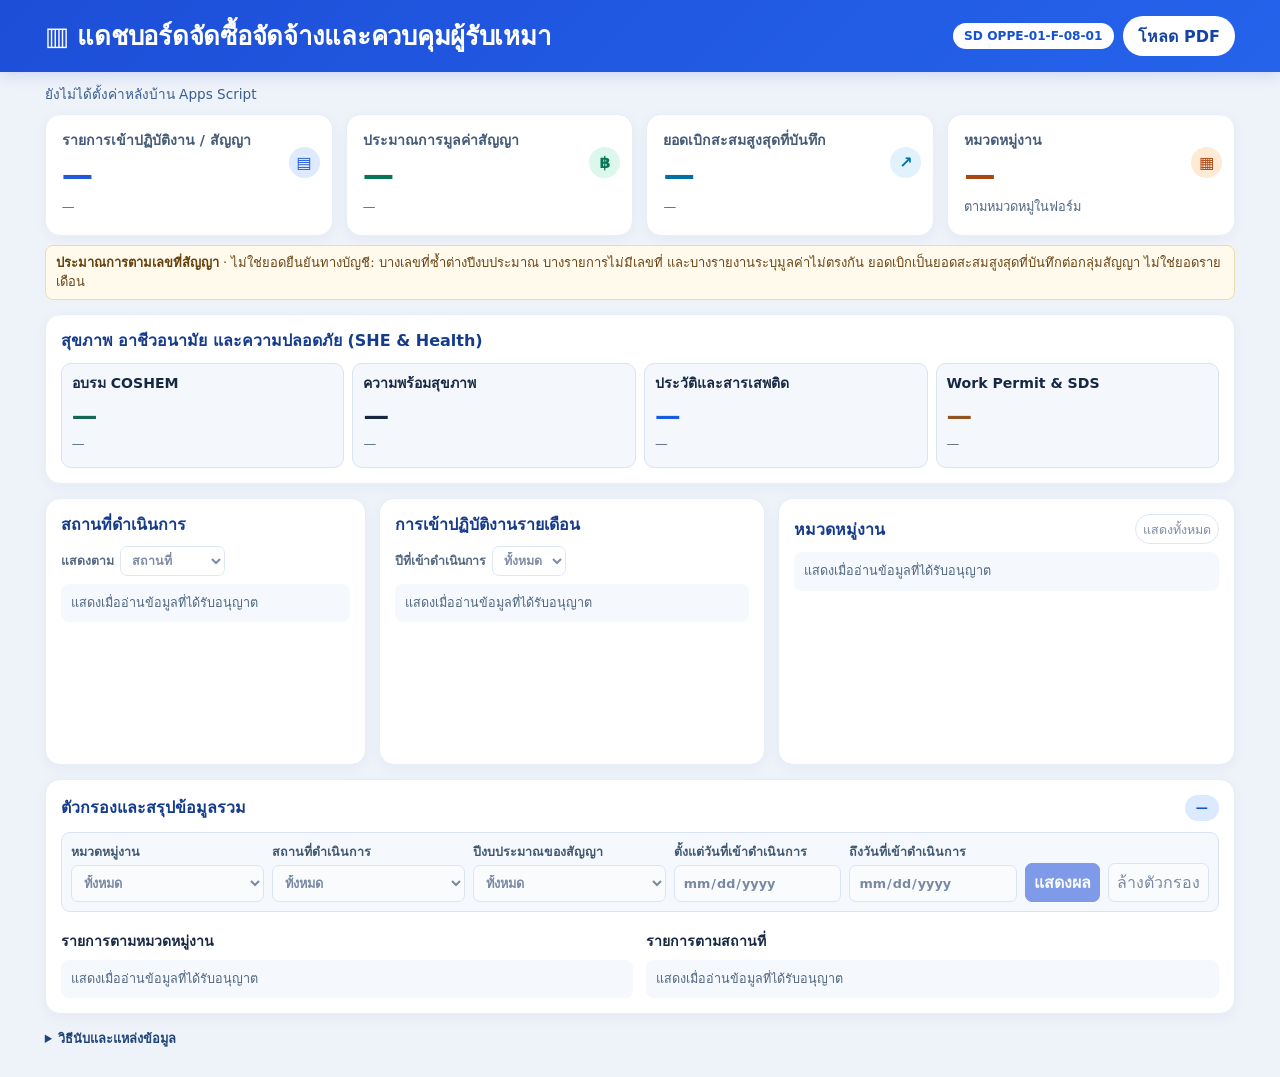
==== commit 29d1355a: "Link the dashboard to the PDF landing page" ====
--- a/index.html
+++ b/index.html
@@ -2,7 +2,7 @@
 <html lang="th"><head><meta charset="utf-8"><meta name="viewport" content="width=device-width, initial-scale=1">
 <title>แดชบอร์ดจัดซื้อจัดจ้างและควบคุมผู้รับเหมา</title>
 <link rel="stylesheet" href="styles.css?v=procurement-1"></head><body>
-<header class="mast"><div class="frame"><h1><span aria-hidden="true">▥</span> แดชบอร์ดจัดซื้อจัดจ้างและควบคุมผู้รับเหมา</h1><span class="badge">SD OPPE-01-F-08-01</span></div></header>
+<header class="mast"><div class="frame"><h1><span aria-hidden="true">▥</span> แดชบอร์ดจัดซื้อจัดจ้างและควบคุมผู้รับเหมา</h1><div class="mast-actions"><span class="badge">SD OPPE-01-F-08-01</span><a class="pdf-nav" href="pdf/">โหลด PDF</a></div></div></header>
 <main class="frame">
  <p class="notice" id="notice" role="status">กำลังตรวจสิทธิ์และอ่านข้อมูล…</p>
  <section class="kpis" aria-label="ภาพรวมจัดซื้อจัดจ้าง">
--- a/styles.css
+++ b/styles.css
@@ -3,3 +3,5 @@
 @media(max-width:1150px){#filters{grid-template-columns:repeat(3,minmax(0,1fr))}}@media(max-width:910px){.charts{grid-template-columns:repeat(2,minmax(0,1fr))}.charts .panel:last-child{grid-column:1/-1}.chart{min-height:0!important}}@media(max-width:700px){.kpis,.she-grid{grid-template-columns:repeat(2,minmax(0,1fr))}.charts,.breakdown{grid-template-columns:1fr}.charts .panel:last-child{grid-column:auto}.kpi{padding-left:10px;padding-right:36px}.symbol{right:8px;width:23px;height:23px}.panel{padding:11px}#filters{grid-template-columns:repeat(2,minmax(0,1fr))}}@media(max-width:390px){.frame{width:calc(100% - 22px)}.kpi{padding-right:9px}.kpi h2{padding-right:22px}.symbol{top:12px;width:19px;height:19px;font-size:.62rem}.she-grid,.kpis{gap:7px}}
 
 .finance-note{margin:9px 0 12px;padding:7px 10px;background:#fffaec;border:1px solid #efdbaf;border-radius:8px;color:#694414;font-size:.81rem;line-height:1.5}.finance-note strong{color:#65410d}
+
+.mast-actions{display:flex;align-items:center;gap:.6rem;flex-wrap:wrap}.pdf-nav{display:inline-flex;align-items:center;min-height:40px;background:#fff;color:#1443a3;padding:.45rem .95rem;border-radius:99px;font-weight:750;text-decoration:none}.pdf-nav:hover{background:#e8f0ff}.pdf-nav:focus-visible{outline:2px solid #fff;outline-offset:3px}
